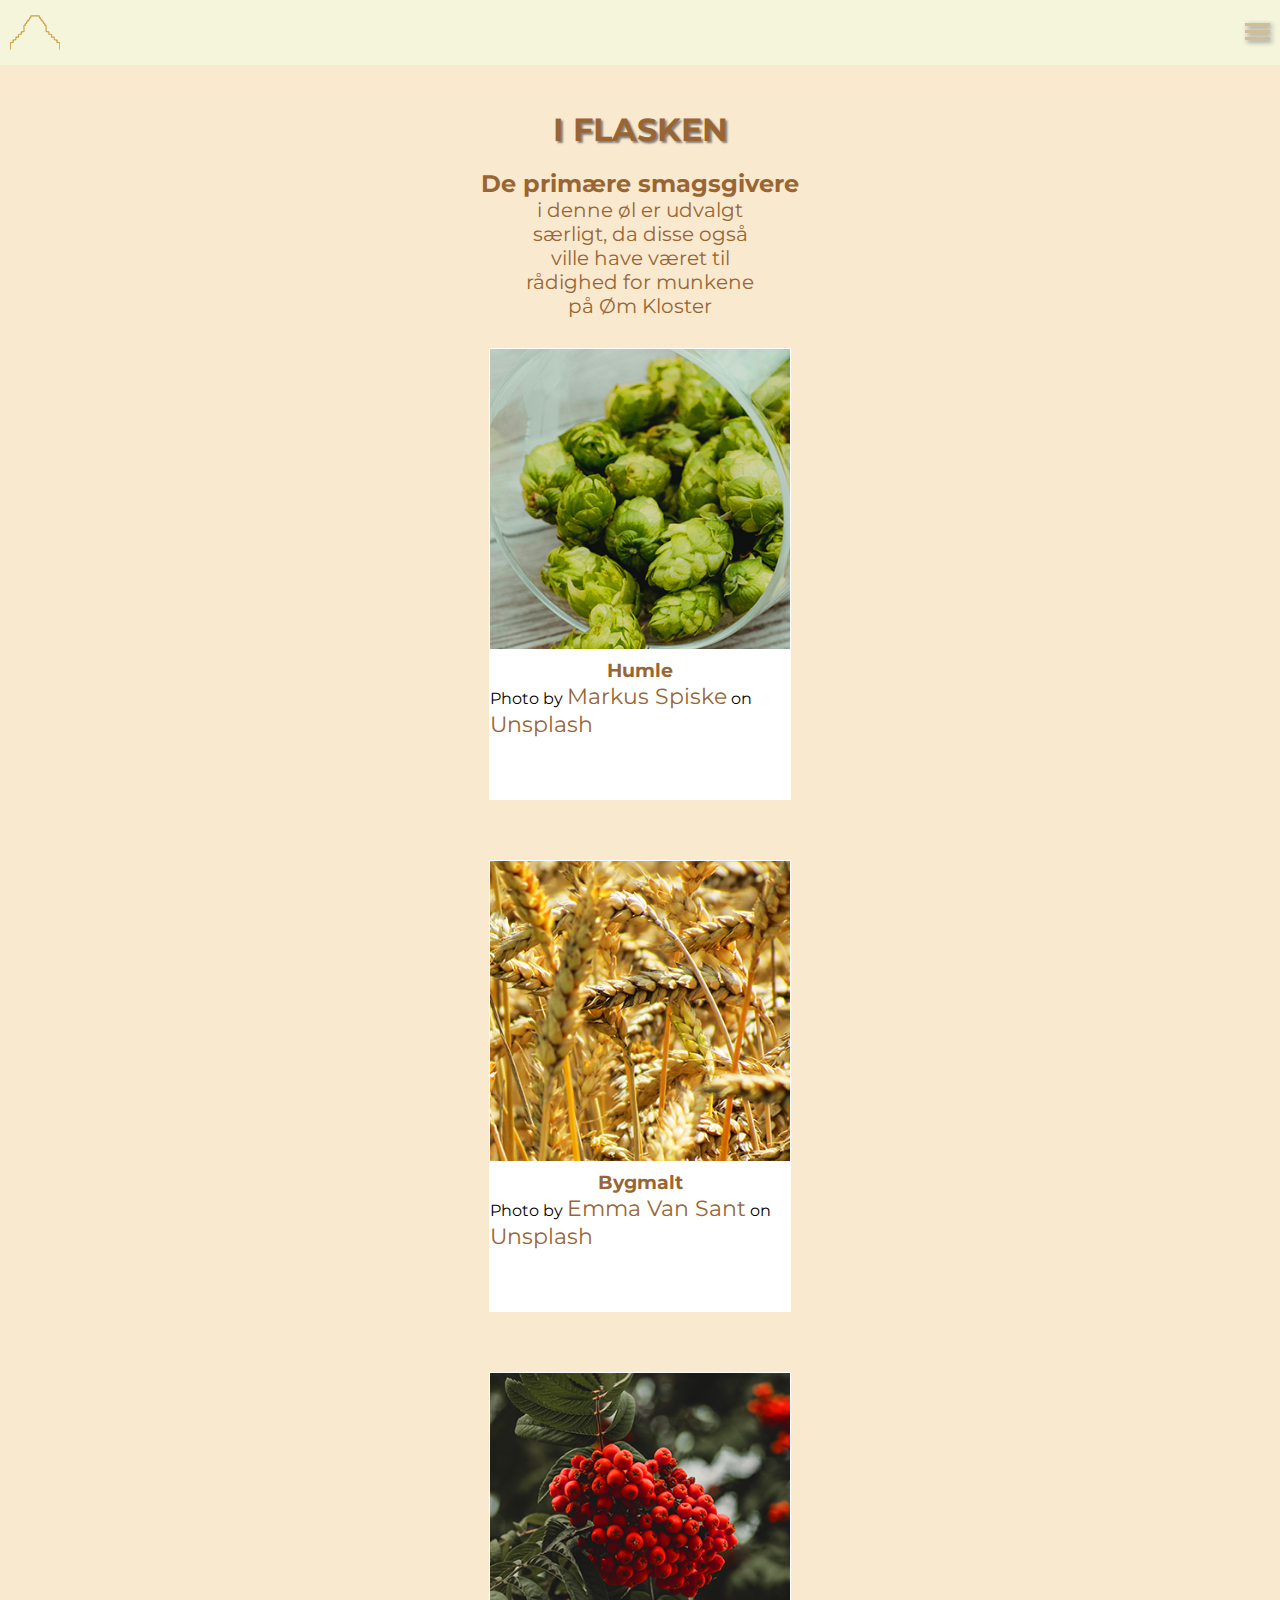
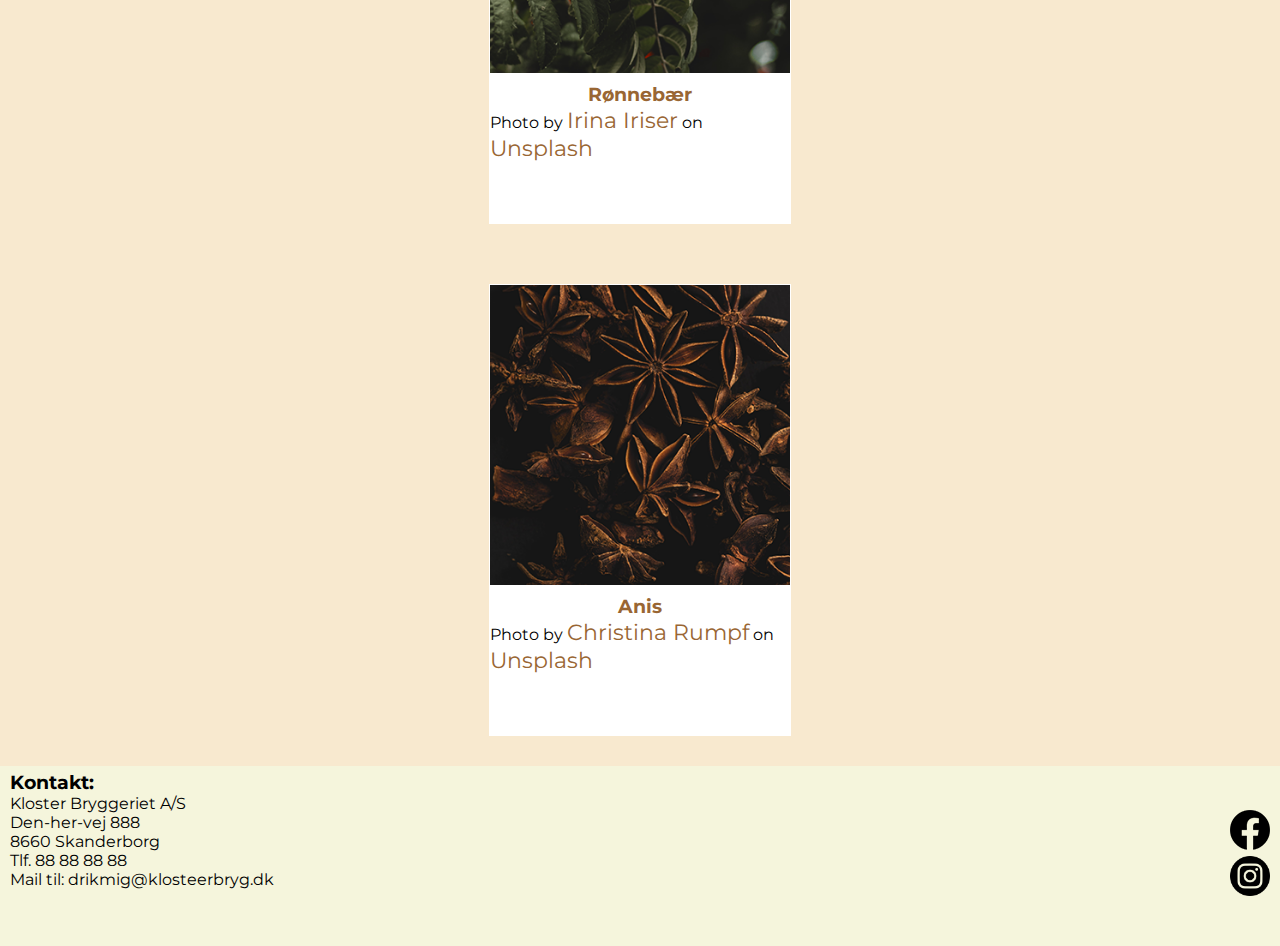
==== pages/i_flasken.html @ 548d5a0e "Day 1 done" ====
<!DOCTYPE html>
<html lang="en">

<head>
    <meta charset="UTF-8">
    <meta name="viewport" content="width=device-width, initial-scale=1.0">
    <link rel="preconnect" href="https://fonts.gstatic.com">
    <link href="https://fonts.googleapis.com/css2?family=Montserrat:wght@300&display=swap" rel="stylesheet">
    <link rel="stylesheet" type="text/css" href="../css/style.css">
    <title>Svendeøl | Kloster Bryggeriet</title>
</head>

<body>
    <header>
        <a href="../index.html" class="logo">
            <img src="../img/klosterlogo_small.png" alt="klosterbryggeri logo">
        </a>
        <div class="nav_icon">
            <div class="bar1"></div>
            <div class="bar2"></div>
            <div class="bar3"></div>
        </div>
        <nav class="page_navigation">
            <ul class="navigation_list">
                <li class="navigation_item"><a href="../index.html">FORSIDE</a></li>
                <li class="navigation_item"><a href="#">I FLASKEN</a></li>
                <li class="navigation_item"><a href="om_navnet.html">OM NAVNET</a></li>
                <li class="navigation_item"><a href="vind.html">VIND</a></li>
                <li class="navigation_item"><a href="om_bryggeriet.html">OM BRYGGERIET</a></li>
            </ul>
        </nav>
    </header>
    <main>
        <h1 class="page_title">I FLASKEN</h1>
        <section class="page_content">
            <h2 class="section_title">De primære smagsgivere</h2>
            <p>i denne øl er udvalgt</br>
                særligt, da disse også</br>
                ville have været til</br>
                rådighed for munkene</br>
                på Øm Kloster</br>
            </p>
            <figure class="ingredient">
                <img src="../img/humle.png" alt="humle">
                <figcaption>
                    <h3 class="ingredient_name">Humle</h3>
                            <span wfd-id="6064">Photo by <a
                            href="https://unsplash.com/@markusspiske?utm_source=unsplash&amp;utm_medium=referral&amp;utm_content=creditCopyText">Markus
                            Spiske</a> on <a
                            href="https://unsplash.com/s/photos/hops?utm_source=unsplash&amp;utm_medium=referral&amp;utm_content=creditCopyText">Unsplash</a></span>
                </figcaption>
            </figure>
            <figure class="ingredient">
                <img src="../img/bygmalt.png" alt="bygmalt">
                <figcaption>
                    <h3 class="ingredient_name">Bygmalt</h3>
                    <span wfd-id="3673">Photo by <a
                            href="https://unsplash.com/@emma?utm_source=unsplash&amp;utm_medium=referral&amp;utm_content=creditCopyText">Emma
                            Van Sant</a> on <a
                            href="https://unsplash.com/s/photos/barley?utm_source=unsplash&amp;utm_medium=referral&amp;utm_content=creditCopyText">Unsplash</a></span>
                </figcaption>
            </figure>
            <figure class="ingredient">
                <img src="../img/rønnebær.png" alt="rønnebær">
                <figcaption>
                    <h3 class="ingredient_name">Rønnebær</h3>
                    <span wfd-id="1347">Photo by <a
                            href="https://unsplash.com/@iriser?utm_source=unsplash&amp;utm_medium=referral&amp;utm_content=creditCopyText">Irina
                            Iriser</a> on <a
                            href="https://unsplash.com/s/photos/rowanberries?utm_source=unsplash&amp;utm_medium=referral&amp;utm_content=creditCopyText">Unsplash</a></span>
                </figcaption>
            </figure>
            <figure class="ingredient">
                <img src="../img/anis.png" alt="anis">
                <figcaption>
                    <h3 class="ingredient_name">Anis</h3>
                    <span wfd-id="2436">Photo by <a
                            href="https://unsplash.com/@punk_rock_vegan?utm_source=unsplash&amp;utm_medium=referral&amp;utm_content=creditCopyText">Christina
                            Rumpf</a> on <a
                            href="https://unsplash.com/s/photos/anise?utm_source=unsplash&amp;utm_medium=referral&amp;utm_content=creditCopyText">Unsplash</a></span>

                </figcaption>
            </figure>
        </section>
    </main>
    <footer>
        <section class="contact_section">
            <h3 class="footer_title">Kontakt:</h3>
            <p>Kloster Bryggeriet A/S<br>
                Den-her-vej 888<br>
                8660 Skanderborg<br>
                Tlf. 88 88 88 88<br>
                Mail til: drikmig@klosteerbryg.dk</br>
            </p>
        </section>
        <section class="so_me_section">
            <a href="#" class="facebook">
                <img src="../img/Circled_Facebook_svg.png" alt="facebook logo">
            </a>
            <a href="#" class="instagram">
                <img src="../img/Circled_Instagram_svg.png" alt="instagram logo">
            </a>
        </section>
    </footer>
    <script src="../js/main.js" async defer></script>
</body>

</html>
---- css/style.css ----
/* CSS Reset */

* {
    margin: 0;
    padding: 0;
    box-sizing: border-box;
}

html {
    font-size: 100%;
    font-family: 'Montserrat', sans-serif;
}

body {
    background-color: #F8E9CF;
}

/* Mobile First Styling */

/*---------- Menu BTN animation ----------*/

.nav_icon {
    display: inline-block;
    cursor: pointer;
    margin: auto 0px;
    position: absolute;
    top: 1.2rem;
    right: 10px;
}

.bar1,
.bar2,
.bar3 {
    width: 25px;
    height: 3px;
    background-color: #D2BD94;
    margin: 4px 0;
    transition: 0.4s;
    box-shadow: 2px 2px 5px grey;
}

/* Rotate first bar */
.open .bar1 {
    transform: rotate(-45deg) translate(-6px, 4px);
}

/* Fade out the second bar */
.open .bar2 {
    opacity: 0;
}

/* Rotate last bar */
.open .bar3 {
    transform: rotate(45deg) translate(-6px, -4px);
}

/*-------------------- HEADER --------------------*/

header {
    background-color: beige;
    height: 65px;
    width: 100%;
    position: fixed;
    top: 0;
    z-index: 1;
}

.logo img {
    padding: 12.5px 10px;
}

.navigation_list {
    list-style: none;
    position: absolute;
    top: 65px;
    width: 100vw;
    background-color: #D2BD94;
    display: none;
    z-index: 2;
}

.navigation_item {
    text-align: left;
    padding: 1.12em 1.25em;
    border: 1px solid beige;
}

a {
    text-decoration: none;
    color: #996633;
    font-size: 1.4em;
}

/*-------------------- MAIN --------------------*/

main {
    padding-top: 10vh;
}

.hero_section {
    display: flex;
    flex-direction: column;
    align-items: center;
    justify-content: center;
}

.page_title {
    font-size: 2em;
    color: #996633;
    padding: 20px 0;
    text-align: center;
    text-shadow: 2px 2px 2px grey;
}

.foreground_image {
    position: absolute;
    top: 20vh;
}

.slogan {
    color: #996633;
    padding: 150px 0px 50px;
    width: 100%;
    text-align: center;
    background-color: #D2BD94;
    text-shadow: 2px 2px 2px grey;
}

/* I Flasken subpage */

.page_content {
    display: flex;
    flex-direction: column;
    align-items: center;
}

.page_content p {
    text-align: center;
    color: #996633;
    font-size: 1.25em;
}

.section_title {
    color: #996633;
}

.ingredient {
    display: flex;
    flex-direction: column;
    align-items: center;
    border: 1px solid white;
    margin: 30px 0;
}

.ingredient img {
    height: 300px;
    width: 300px;
}

.ingredient figcaption {
    background-color: white;
    opacity: 1;
    width: 300px;
    height: 150px;
}

.ingredient_name {
    color: #996633;
    text-align: center;
    margin-top: 10px;
}

/*-------------------- FOOTER --------------------*/

footer {
    background-color: beige;
    display: flex;
    justify-content: space-between;
    height: 20vh;
    width: 100%;
}

.so_me_section {
    display: flex;
    flex-direction: column;
    padding: 10px 10px;
    justify-content: center;
}

.instagram img {
    height: 40px;
    width: 40px;
}

.contact_section {
    align-items: center;
    margin: 5px 0 10px 10px;
}
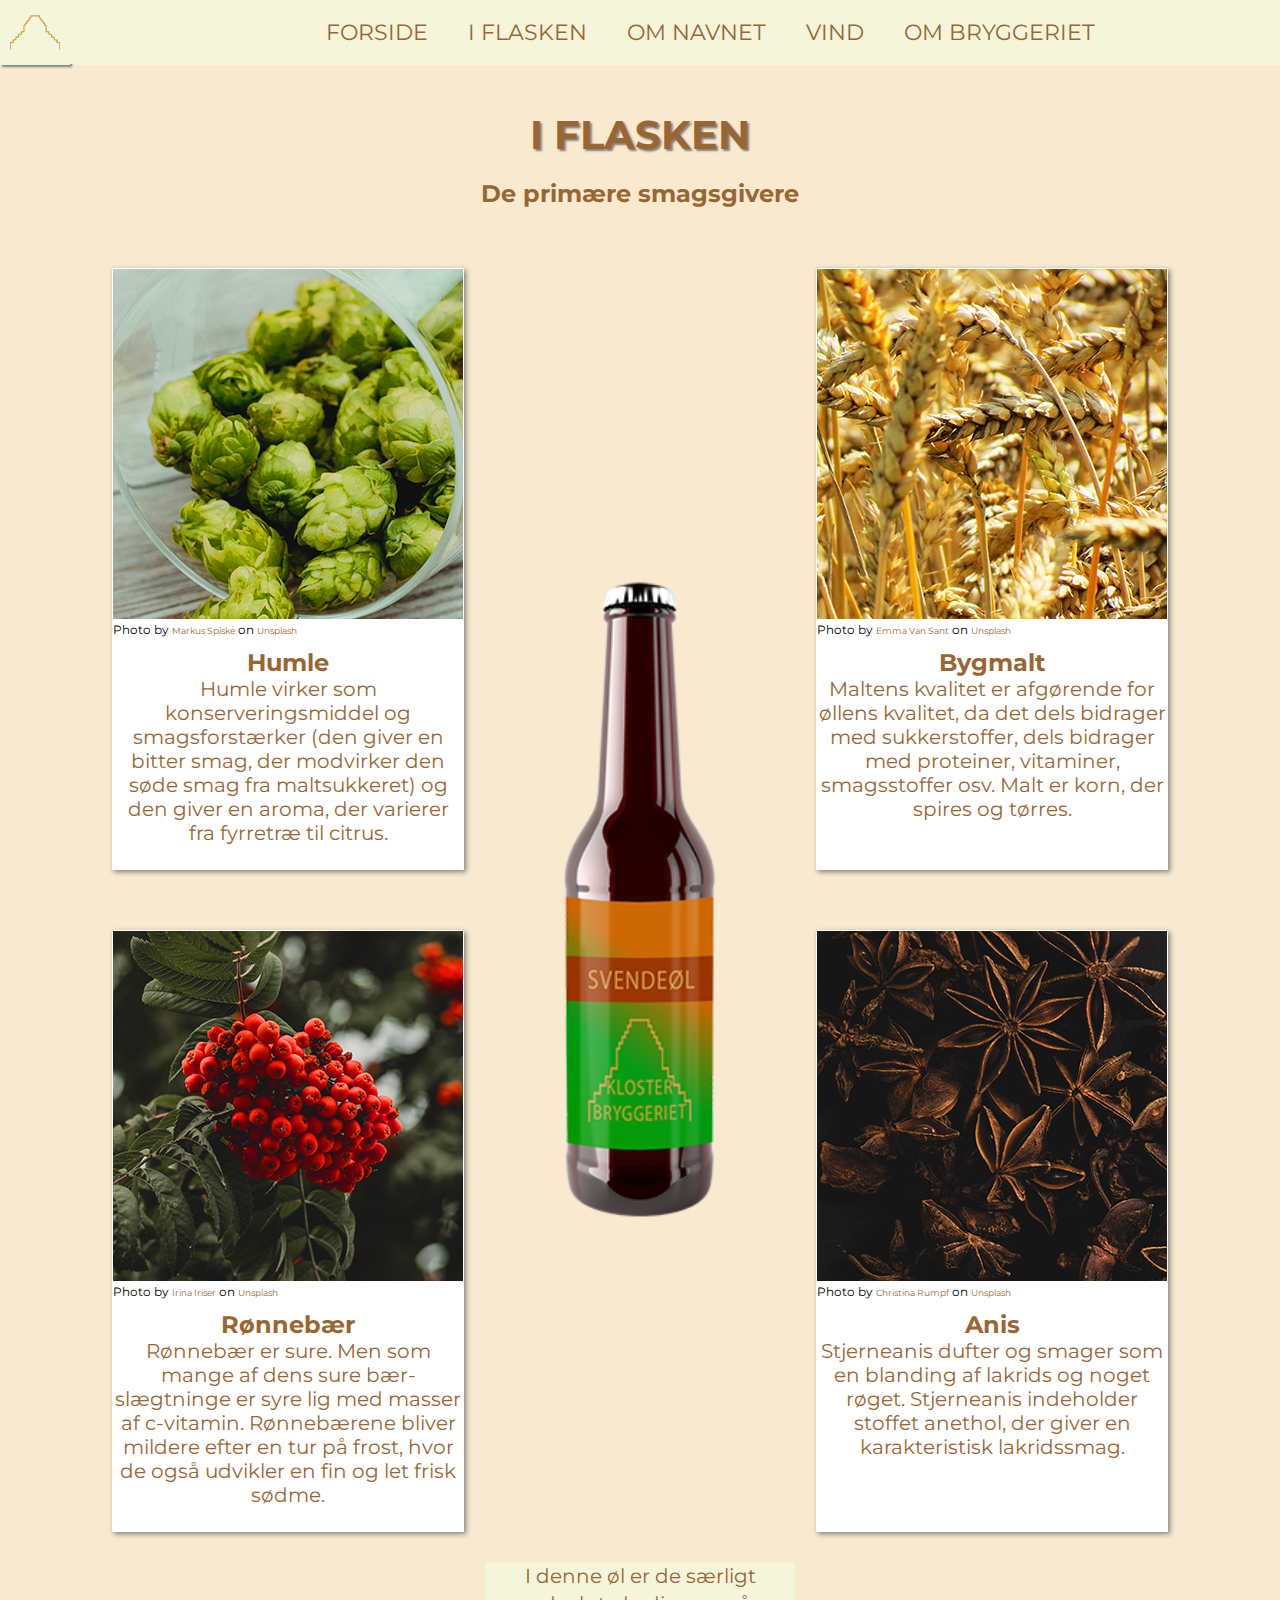
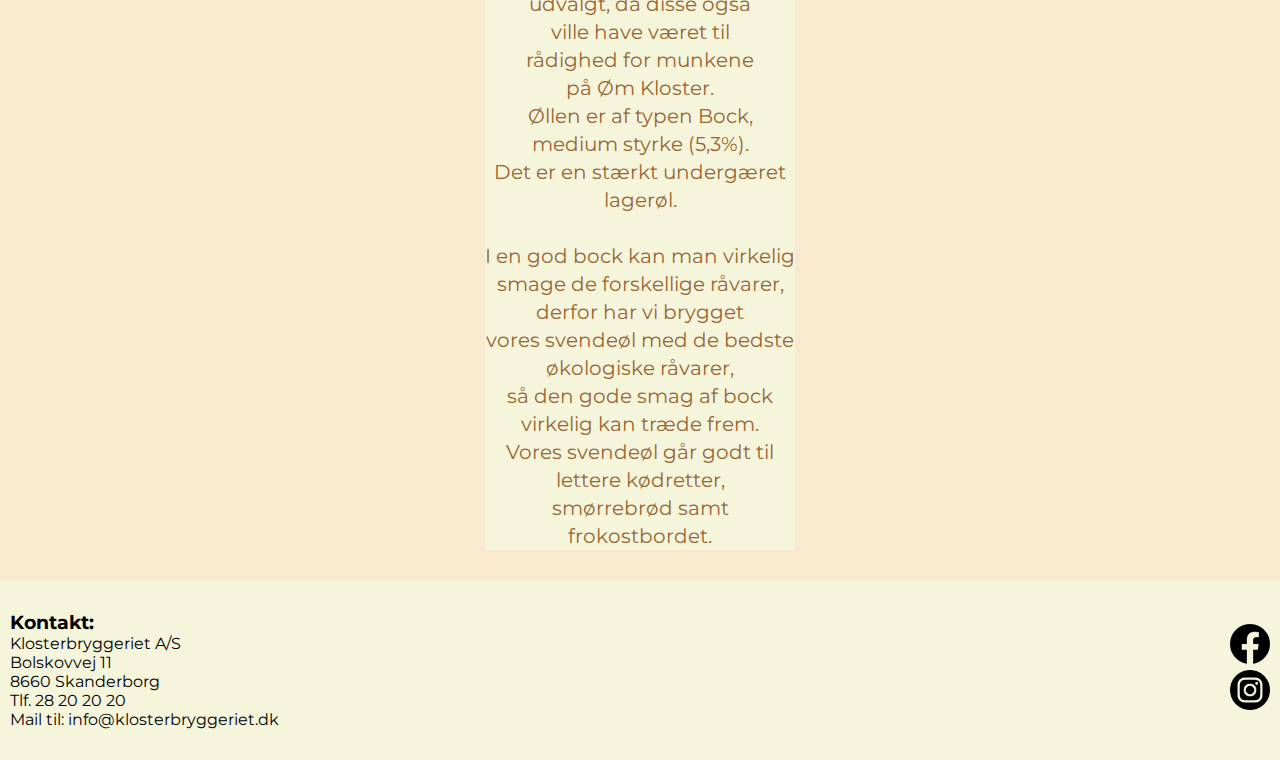
==== commit 3d283821: "Mediaqueries done" ====
--- a/pages/i_flasken.html
+++ b/pages/i_flasken.html
@@ -4,10 +4,11 @@
 <head>
     <meta charset="UTF-8">
     <meta name="viewport" content="width=device-width, initial-scale=1.0">
+    <link rel="shortcut icon" href="../img/klosterlogo_small.png" type="image/x-icon">
     <link rel="preconnect" href="https://fonts.gstatic.com">
     <link href="https://fonts.googleapis.com/css2?family=Montserrat:wght@300&display=swap" rel="stylesheet">
     <link rel="stylesheet" type="text/css" href="../css/style.css">
-    <title>Svendeøl | Kloster Bryggeriet</title>
+    <title>I Flasken</title>
 </head>
 
 <body>
@@ -34,70 +35,104 @@
         <h1 class="page_title">I FLASKEN</h1>
         <section class="page_content">
             <h2 class="section_title">De primære smagsgivere</h2>
-            <p>i denne øl er udvalgt</br>
-                særligt, da disse også</br>
-                ville have været til</br>
-                rådighed for munkene</br>
-                på Øm Kloster</br>
-            </p>
-            <figure class="ingredient">
+            <div class="ingredient_wrapper">
+            <figure class="ingredient ing1">
                 <img src="../img/humle.png" alt="humle">
                 <figcaption>
-                    <h3 class="ingredient_name">Humle</h3>
-                            <span wfd-id="6064">Photo by <a
+                    <span wfd-id="6064">Photo by <a
                             href="https://unsplash.com/@markusspiske?utm_source=unsplash&amp;utm_medium=referral&amp;utm_content=creditCopyText">Markus
                             Spiske</a> on <a
                             href="https://unsplash.com/s/photos/hops?utm_source=unsplash&amp;utm_medium=referral&amp;utm_content=creditCopyText">Unsplash</a></span>
+                    <h3 class="ingredient_name">Humle</h3>
+                    <p class="caption_p">
+                        Humle virker som konserveringsmiddel og smagsforstærker (den giver en bitter smag, der modvirker
+                        den søde smag fra maltsukkeret) og den giver en aroma, der varierer fra fyrretræ til citrus.
+                    </p>
                 </figcaption>
             </figure>
-            <figure class="ingredient">
+            <figure class="ingredient ing2">
                 <img src="../img/bygmalt.png" alt="bygmalt">
                 <figcaption>
-                    <h3 class="ingredient_name">Bygmalt</h3>
                     <span wfd-id="3673">Photo by <a
                             href="https://unsplash.com/@emma?utm_source=unsplash&amp;utm_medium=referral&amp;utm_content=creditCopyText">Emma
                             Van Sant</a> on <a
                             href="https://unsplash.com/s/photos/barley?utm_source=unsplash&amp;utm_medium=referral&amp;utm_content=creditCopyText">Unsplash</a></span>
+                    <h3 class="ingredient_name">Bygmalt</h3>
+                    <p class="caption_p">
+                        Maltens kvalitet er afgørende for øllens kvalitet, da det dels bidrager med sukkerstoffer, dels
+                        bidrager med proteiner, vitaminer, smagsstoffer osv. Malt er korn, der spires og tørres.
+                    </p>
                 </figcaption>
             </figure>
-            <figure class="ingredient">
+            <figure class="ingredient ing3">
                 <img src="../img/rønnebær.png" alt="rønnebær">
                 <figcaption>
-                    <h3 class="ingredient_name">Rønnebær</h3>
                     <span wfd-id="1347">Photo by <a
                             href="https://unsplash.com/@iriser?utm_source=unsplash&amp;utm_medium=referral&amp;utm_content=creditCopyText">Irina
                             Iriser</a> on <a
                             href="https://unsplash.com/s/photos/rowanberries?utm_source=unsplash&amp;utm_medium=referral&amp;utm_content=creditCopyText">Unsplash</a></span>
+                    <h3 class="ingredient_name">Rønnebær</h3>
+                    <p class="caption_p">
+                        Rønnebær er sure. Men som mange af dens sure bær-slægtninge er syre lig med masser af
+                        c-vitamin. Rønnebærene bliver mildere efter en tur på frost, hvor de også udvikler en fin og let
+                        frisk sødme.
+                    </p>
                 </figcaption>
             </figure>
-            <figure class="ingredient">
+            <figure class="ingredient ing4">
                 <img src="../img/anis.png" alt="anis">
                 <figcaption>
-                    <h3 class="ingredient_name">Anis</h3>
                     <span wfd-id="2436">Photo by <a
                             href="https://unsplash.com/@punk_rock_vegan?utm_source=unsplash&amp;utm_medium=referral&amp;utm_content=creditCopyText">Christina
                             Rumpf</a> on <a
                             href="https://unsplash.com/s/photos/anise?utm_source=unsplash&amp;utm_medium=referral&amp;utm_content=creditCopyText">Unsplash</a></span>
-
+                    <h3 class="ingredient_name">Anis</h3>
+                    <p class="caption_p">
+                        Stjerneanis dufter og smager som en blanding af lakrids og noget røget.
+                        Stjerneanis indeholder stoffet anethol, der giver en karakteristisk lakridssmag.
+                    </p>
                 </figcaption>
             </figure>
+            <img class="bottle" src="../img/hero_original.png" alt="svendeøl">
+        </div>
+        <p class="section_text ing_text">I denne øl er de særligt</br>
+            udvalgt, da disse også</br>
+            ville have været til</br>
+            rådighed for munkene</br>
+            på Øm Kloster.</br>
+            Øllen er af typen Bock,</br>
+            medium styrke (5,3%).</br>
+            Det er en stærkt undergæret</br>
+            lagerøl.</br></br>            
+            I en god bock kan man virkelig</br>
+            smage de forskellige råvarer,</br>
+            derfor har vi brygget</br>
+            vores svendeøl med de bedste</br>
+            økologiske råvarer,</br>
+            så den gode smag af bock</br>
+            virkelig kan træde frem.</br>
+            Vores svendeøl går godt til</br>
+            lettere kødretter,</br>
+            smørrebrød samt</br>
+            frokostbordet.</br>
+        </p>
         </section>
     </main>
     <footer>
         <section class="contact_section">
             <h3 class="footer_title">Kontakt:</h3>
-            <p>Kloster Bryggeriet A/S<br>
-                Den-her-vej 888<br>
+            <p>Klosterbryggeriet A/S<br>
+                Bolskovvej 11<br>
                 8660 Skanderborg<br>
-                Tlf. 88 88 88 88<br>
-                Mail til: drikmig@klosteerbryg.dk</br>
+                Tlf. 28 20 20 20<br>
+                Mail til: info@klosterbryggeriet.dk</br>
             </p>
         </section>
         <section class="so_me_section">
-            <a href="#" class="facebook">
+            <a href="https://www.facebook.com/Klosterbryggeriet-173353999345110/" target="_blank" class="facebook">
                 <img src="../img/Circled_Facebook_svg.png" alt="facebook logo">
             </a>
-            <a href="#" class="instagram">
+            <a href="https://www.instagram.com/klosterbryggeriet/" target="_blank" class="instagram">
                 <img src="../img/Circled_Instagram_svg.png" alt="instagram logo">
             </a>
         </section>
--- a/css/style.css
+++ b/css/style.css
@@ -112,6 +112,11 @@
     text-shadow: 2px 2px 2px grey;
 }
 
+.section_title {
+    color: #996633;
+    padding: 0 0 30px 0;
+}
+
 .foreground_image {
     position: absolute;
     top: 20vh;
@@ -119,7 +124,7 @@
 
 .slogan {
     color: #996633;
-    padding: 150px 0px 50px;
+    padding: 200px 0px 50px;
     width: 100%;
     text-align: center;
     background-color: #D2BD94;
@@ -134,14 +139,12 @@
     align-items: center;
 }
 
-.page_content p {
+.section_text {
     text-align: center;
     color: #996633;
+    background-color: beige;
     font-size: 1.25em;
-}
-
-.section_title {
-    color: #996633;
+    line-height: 24px;
 }
 
 .ingredient {
@@ -149,6 +152,7 @@
     flex-direction: column;
     align-items: center;
     border: 1px solid white;
+    box-shadow: 2px 2px 5px grey;
     margin: 30px 0;
 }
 
@@ -161,13 +165,98 @@
     background-color: white;
     opacity: 1;
     width: 300px;
-    height: 150px;
+    height: 200px;
 }
 
 .ingredient_name {
     color: #996633;
     text-align: center;
     margin-top: 10px;
+}
+
+.ingredient_wrapper {
+    display: flex;
+    max-width: 100%;
+    flex-wrap: wrap;
+    justify-content: space-evenly;
+}
+
+.ing_text {
+    margin-bottom: 30px;
+}
+
+.caption_p {
+    color: #996633;
+    text-align: center;
+}
+
+span {
+    font-size: 0.75em;
+}
+
+span a {
+    font-size: 0.75em;
+}
+
+/* Om navnet subpage */
+
+.label_figure {
+    display: flex;
+    flex-direction: column;
+    align-items: center;
+}
+
+.beer_label {
+    width: 300px;
+    height: 450px;
+    border-radius: 10%;
+    border: 1px solid white;
+    box-shadow: 2px 2px 5px grey;
+    margin-top: 30px;
+}
+
+.label_caption {
+    margin: 30px 0;
+    padding: 20px 10px;
+    background-color: beige;
+}
+
+/* Vind subpage */
+
+.beer_bottles {
+    width: 375px;
+    height: 250px;
+    border: 1px solid white;
+}
+
+.competition_caption {
+    background-color: beige;
+}
+
+.competition_caption p {
+    margin: 30px 0;
+    font-size: 1.25em;
+}
+
+/* Om Bryggeriet subpage */
+
+.mossoe {
+    height: 250px;
+    width: 375px;
+    border: 1px solid white;
+}
+
+.brewery_caption {
+    background-color: beige;
+}
+
+.brewery_caption p {
+    margin: 30px 0;
+    font-size: 1.25em;
+}
+
+.bottle {
+    display: none;
 }
 
 /*-------------------- FOOTER --------------------*/
@@ -178,6 +267,7 @@
     justify-content: space-between;
     height: 20vh;
     width: 100%;
+    bottom: 0;
 }
 
 .so_me_section {
@@ -194,5 +284,185 @@
 
 .contact_section {
     align-items: center;
-    margin: 5px 0 10px 10px;
-}
+    margin: auto 10px;
+}
+
+
+/* Tablet styling */
+
+@media only screen and (min-width: 768px) {
+
+    .page_title {
+        font-size: 2.5em;
+    }
+
+    .slogan {
+        font-size: 2em;
+    }
+
+    .foreground_image {
+        position: absolute;
+        top: 19vh;
+        width: 200px;
+        height: 550px;
+    }
+
+    .background_image {
+        width: 480px;
+        height: 359px;
+        padding-top: 30px;
+    }
+
+    .section_text {
+        font-size: 1.25em;
+        line-height: 28px;
+    }
+
+
+    .ingredient img {
+        height: 350px;
+        width: 350px;
+    }
+
+    .ingredient figcaption {
+        background-color: white;
+        opacity: 1;
+        width: 350px;
+        height: 250px;
+    }
+
+    .ingredient_name {
+        font-size: 1.5em;
+    }
+
+    .caption_p {
+        font-size: 1.25em;
+    }
+
+    .beer_bottles {
+        height: 333px;
+        width: 500px;
+    }
+
+    .mossoe {
+        height: 333px;
+        width: 500px;
+    }
+
+    .bottle {
+        display: none;
+    }
+}
+
+/* PC styling */
+
+@media only screen and (min-width: 1075px) {
+
+    .beer_bottles {
+        height: 500px;
+        width: 750px;
+    }
+
+    .mossoe {
+        height: 500px;
+        width: 750px;
+    }
+
+    .page_title {
+        font-size: 2.5em;
+    }
+
+    .slogan {
+        font-size: 2em;
+        padding: 240px 0 50px;
+    }
+
+    .foreground_image {
+        position: absolute;
+        top: 20vh;
+        width: 250px;
+        height: 680px;
+    }
+
+    .background_image {
+        width: 580px;
+        height: 460px;
+        padding-top: 30px;
+    }
+
+    header {
+        display: flex;
+    }
+
+    .nav_icon {
+        display: none;
+    }
+
+    .navigation_list {
+        display: flex;
+        justify-content: center;
+        position: static;
+        background-color: beige;
+    }
+
+    .navigation_item {
+        border: none;
+    }
+
+
+    .navigation_item :hover {
+        text-shadow: 2px 2px 2px grey;
+    }
+
+    .logo :hover {
+        box-shadow: 2px 2px 2px grey;
+    }
+
+    .ingredient_wrapper {
+        display: grid;
+        grid-template-columns: 1fr 1fr 1fr;
+        grid-template-rows: 1fr 1fr;
+        gap: 0px 0px;
+        grid-template-areas:
+            "ing1 bottle ing2"
+            "ing3 bottle ing4";
+    }
+
+    .bottle {
+        display: block;
+        margin: auto;
+        height: 650px;
+    }
+
+    .bottle {
+        grid-area: bottle;
+    }
+
+    .ing2 {
+        grid-area: ing2;
+    }
+
+    .ing4 {
+        grid-area: ing4;
+    }
+
+    .ing1 {
+        grid-area: ing1;
+    }
+
+    .ing3 {
+        grid-area: ing3;
+    }
+
+    .label_figure {
+        flex-direction: row;
+        justify-content: center;
+    }
+
+    .beer_label {
+        height: 550px;
+        width: 400px;
+        margin: auto;
+    }
+
+}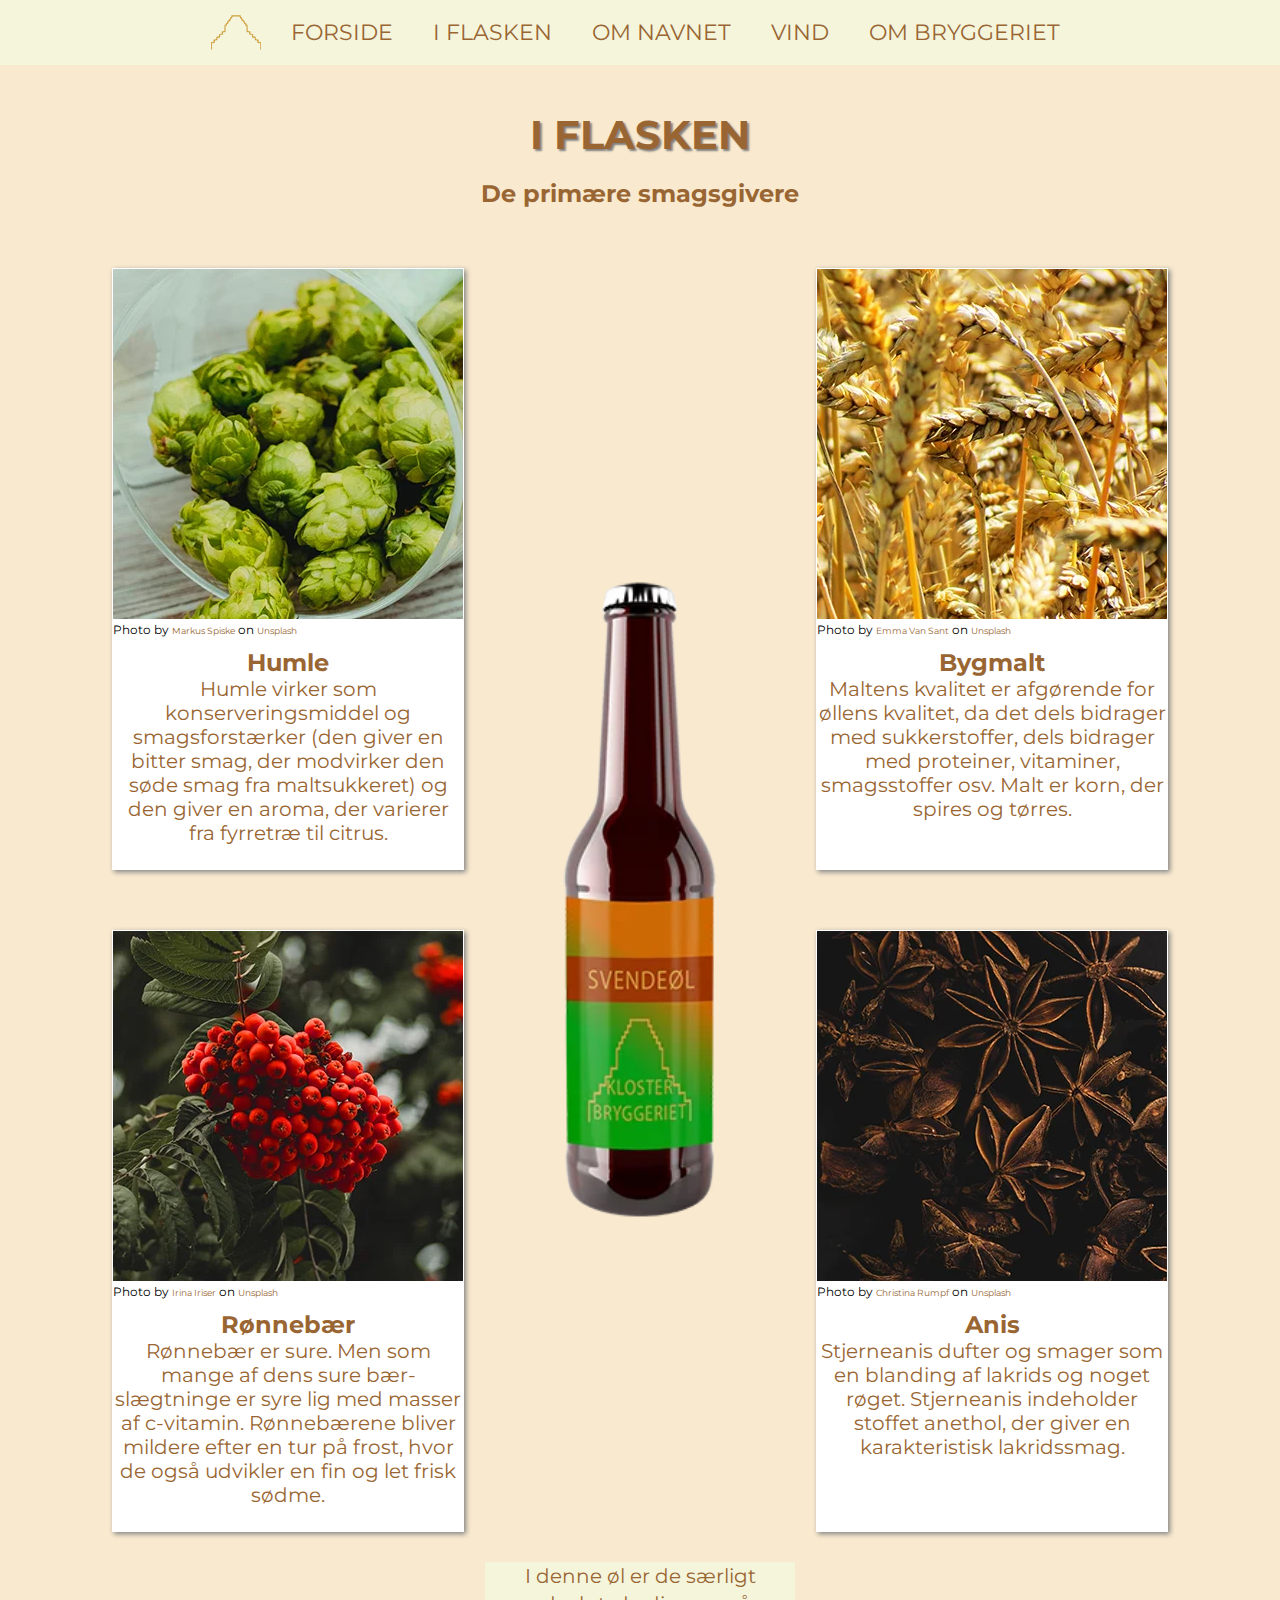
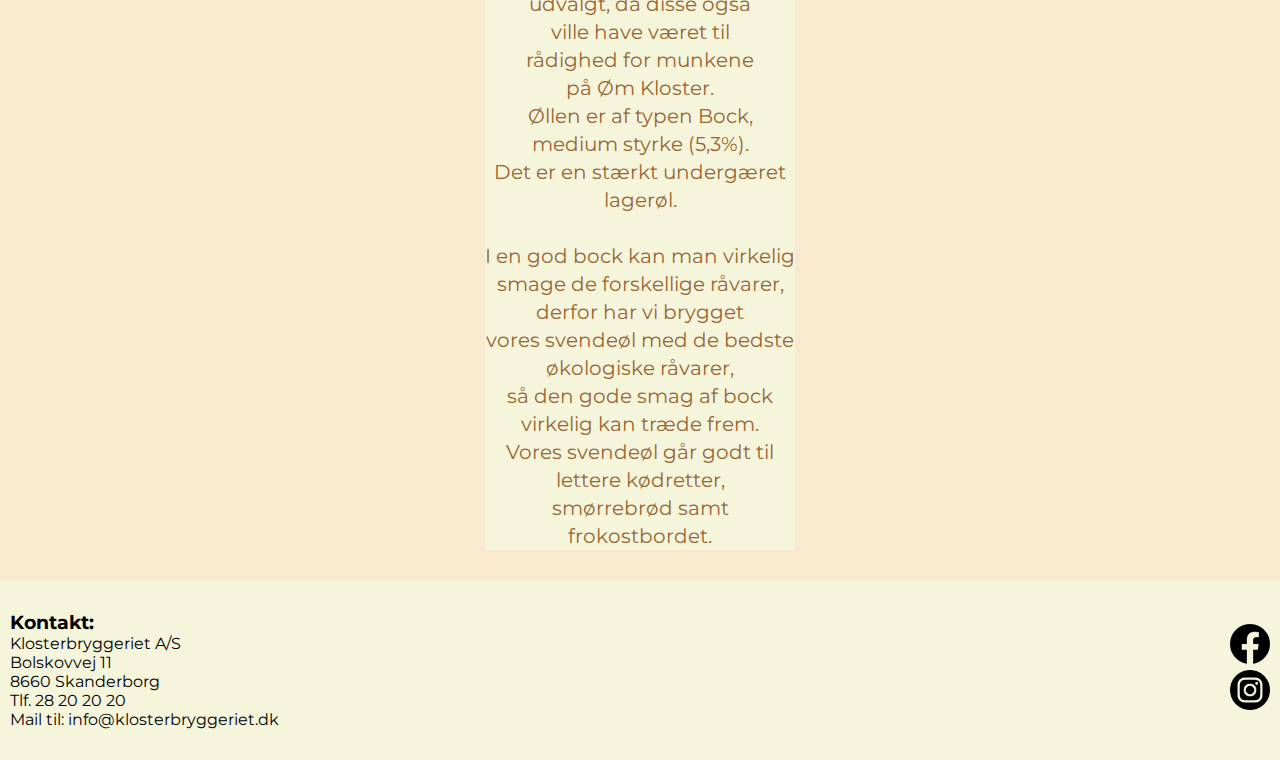
==== commit 583ce824: "Optimization" ====
--- a/pages/i_flasken.html
+++ b/pages/i_flasken.html
@@ -37,7 +37,7 @@
             <h2 class="section_title">De primære smagsgivere</h2>
             <div class="ingredient_wrapper">
             <figure class="ingredient ing1">
-                <img src="../img/humle.png" alt="humle">
+                <img src="../img/humle.webp" alt="humle">
                 <figcaption>
                     <span wfd-id="6064">Photo by <a
                             href="https://unsplash.com/@markusspiske?utm_source=unsplash&amp;utm_medium=referral&amp;utm_content=creditCopyText">Markus
@@ -51,7 +51,7 @@
                 </figcaption>
             </figure>
             <figure class="ingredient ing2">
-                <img src="../img/bygmalt.png" alt="bygmalt">
+                <img src="../img/bygmalt.webp" alt="bygmalt">
                 <figcaption>
                     <span wfd-id="3673">Photo by <a
                             href="https://unsplash.com/@emma?utm_source=unsplash&amp;utm_medium=referral&amp;utm_content=creditCopyText">Emma
@@ -65,7 +65,7 @@
                 </figcaption>
             </figure>
             <figure class="ingredient ing3">
-                <img src="../img/rønnebær.png" alt="rønnebær">
+                <img src="../img/rønnebær.webp" alt="rønnebær">
                 <figcaption>
                     <span wfd-id="1347">Photo by <a
                             href="https://unsplash.com/@iriser?utm_source=unsplash&amp;utm_medium=referral&amp;utm_content=creditCopyText">Irina
@@ -80,7 +80,7 @@
                 </figcaption>
             </figure>
             <figure class="ingredient ing4">
-                <img src="../img/anis.png" alt="anis">
+                <img src="../img/anis.webp" alt="anis">
                 <figcaption>
                     <span wfd-id="2436">Photo by <a
                             href="https://unsplash.com/@punk_rock_vegan?utm_source=unsplash&amp;utm_medium=referral&amp;utm_content=creditCopyText">Christina
@@ -93,7 +93,7 @@
                     </p>
                 </figcaption>
             </figure>
-            <img class="bottle" src="../img/hero_original.png" alt="svendeøl">
+            <img class="bottle" src="../img/hero_original.webp" alt="svendeøl">
         </div>
         <p class="section_text ing_text">I denne øl er de særligt</br>
             udvalgt, da disse også</br>
--- a/css/style.css
+++ b/css/style.css
@@ -73,7 +73,7 @@
     list-style: none;
     position: absolute;
     top: 65px;
-    width: 100vw;
+    width: 100%;
     background-color: #D2BD94;
     display: none;
     z-index: 2;
@@ -392,6 +392,7 @@
 
     header {
         display: flex;
+        justify-content: center;
     }
 
     .nav_icon {
@@ -400,7 +401,6 @@
 
     .navigation_list {
         display: flex;
-        justify-content: center;
         position: static;
         background-color: beige;
     }
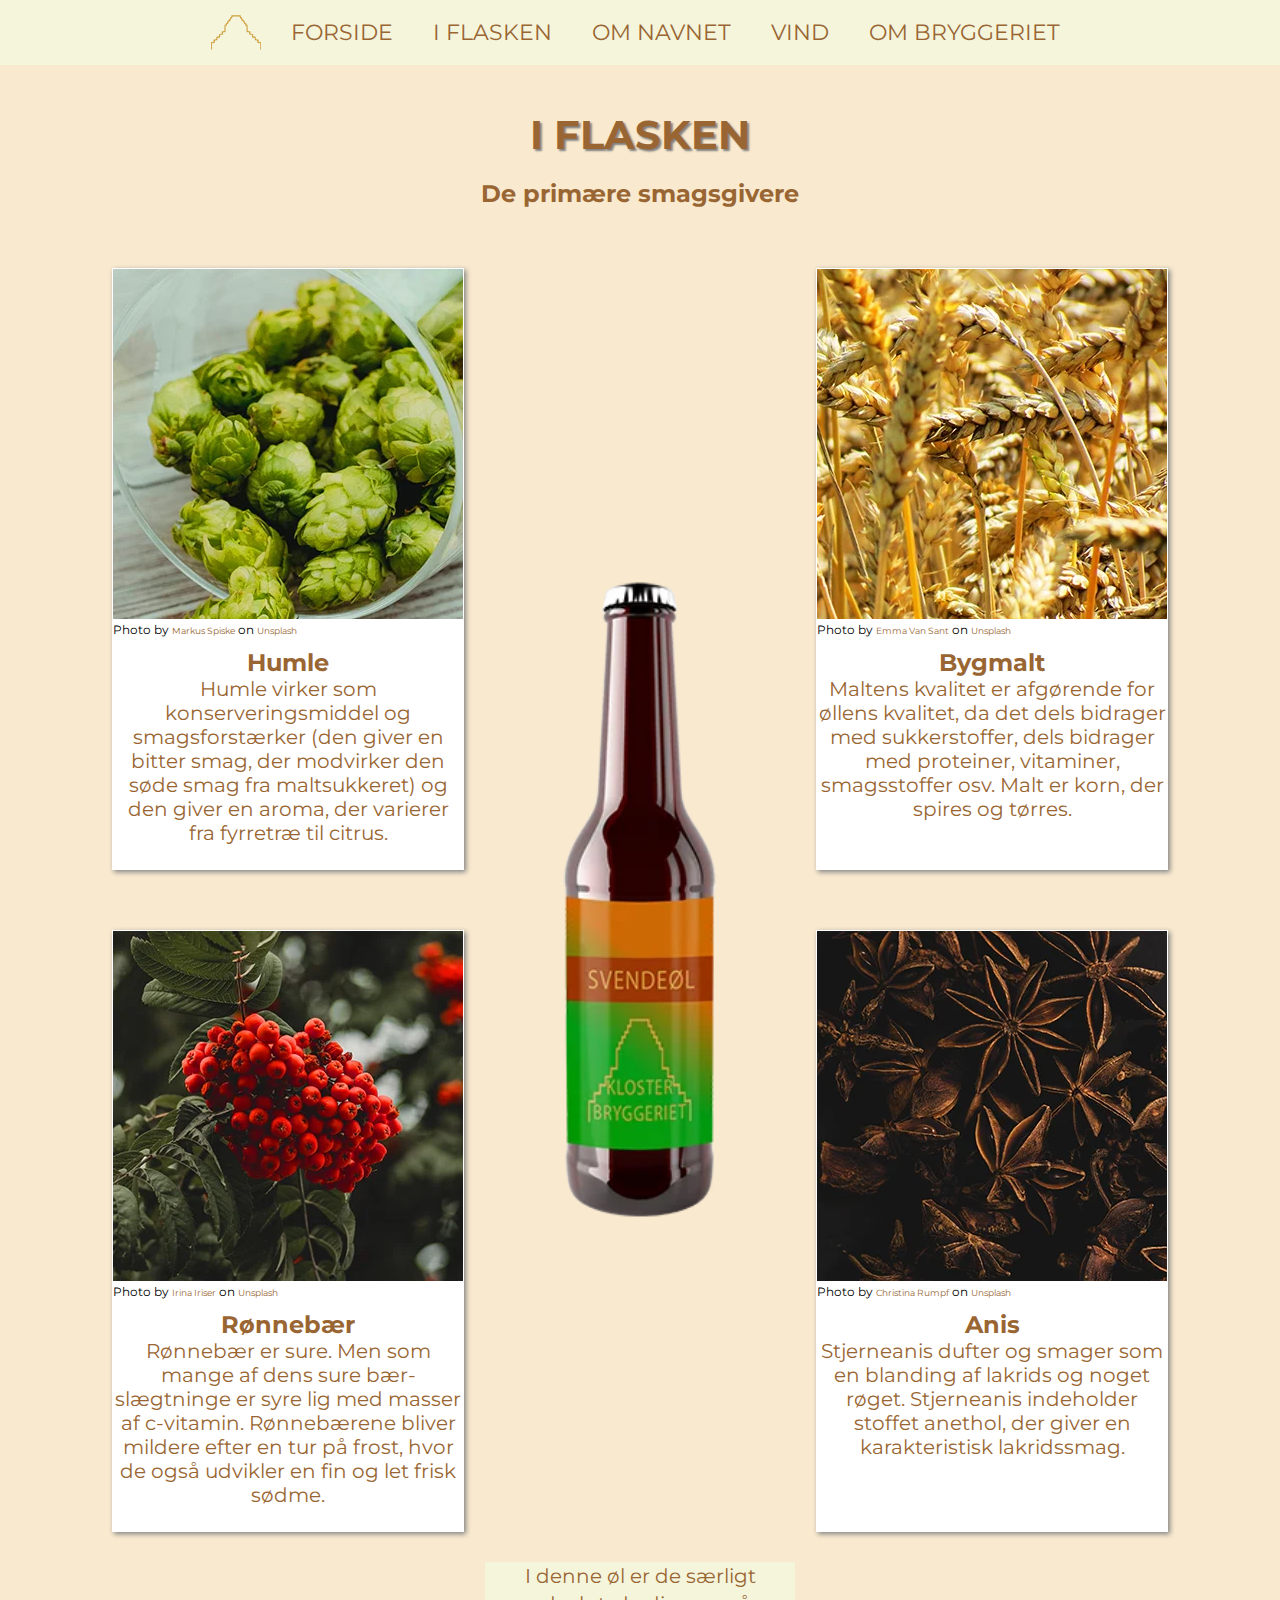
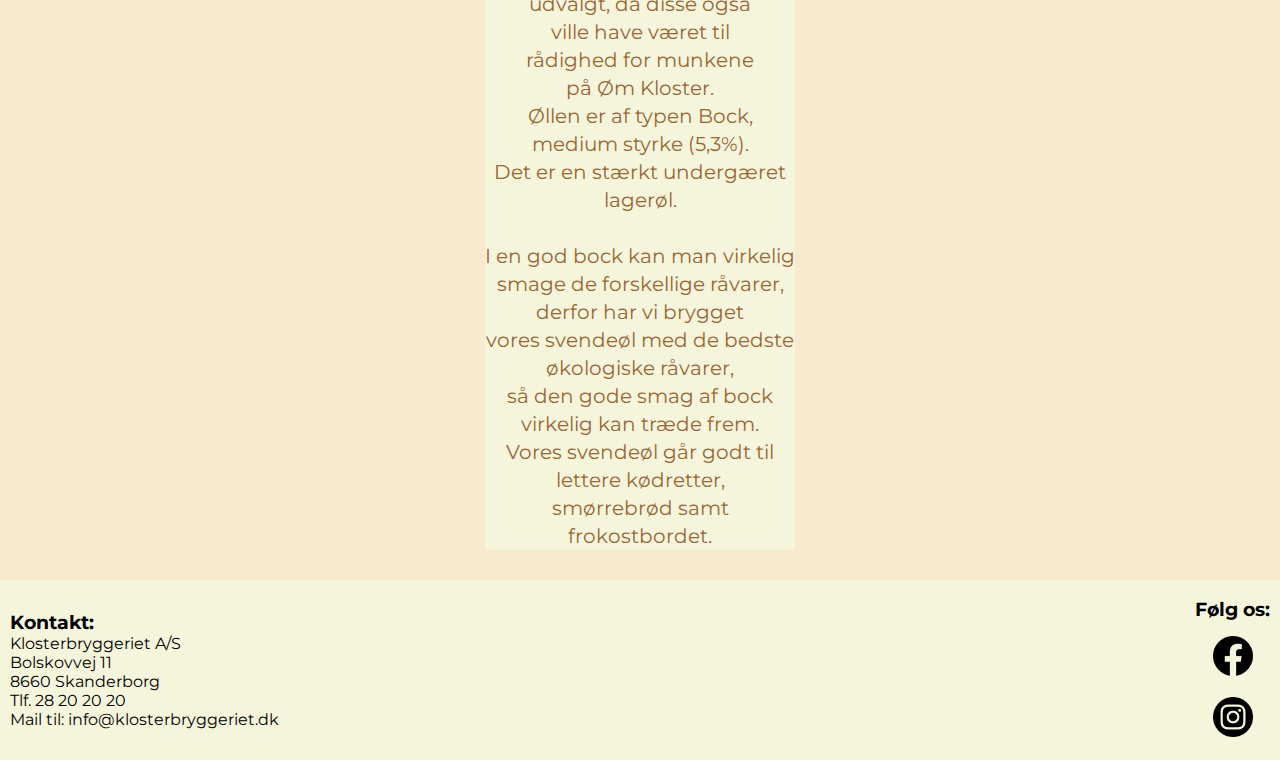
==== commit 954106c9: "Footer fix validation" ====
--- a/pages/i_flasken.html
+++ b/pages/i_flasken.html
@@ -125,10 +125,11 @@
                 Bolskovvej 11<br>
                 8660 Skanderborg<br>
                 Tlf. 28 20 20 20<br>
-                Mail til: info@klosterbryggeriet.dk</br>
+                Mail til: info@klosterbryggeriet.dk
             </p>
         </section>
         <section class="so_me_section">
+            <h3 class="social_title">Følg os:</h3>
             <a href="https://www.facebook.com/Klosterbryggeriet-173353999345110/" target="_blank" class="facebook">
                 <img src="../img/Circled_Facebook_svg.png" alt="facebook logo">
             </a>
--- a/css/style.css
+++ b/css/style.css
@@ -274,7 +274,8 @@
     display: flex;
     flex-direction: column;
     padding: 10px 10px;
-    justify-content: center;
+    align-items: center;
+    justify-content: space-around;
 }
 
 .instagram img {
@@ -286,7 +287,6 @@
     align-items: center;
     margin: auto 10px;
 }
-
 
 /* Tablet styling */
 
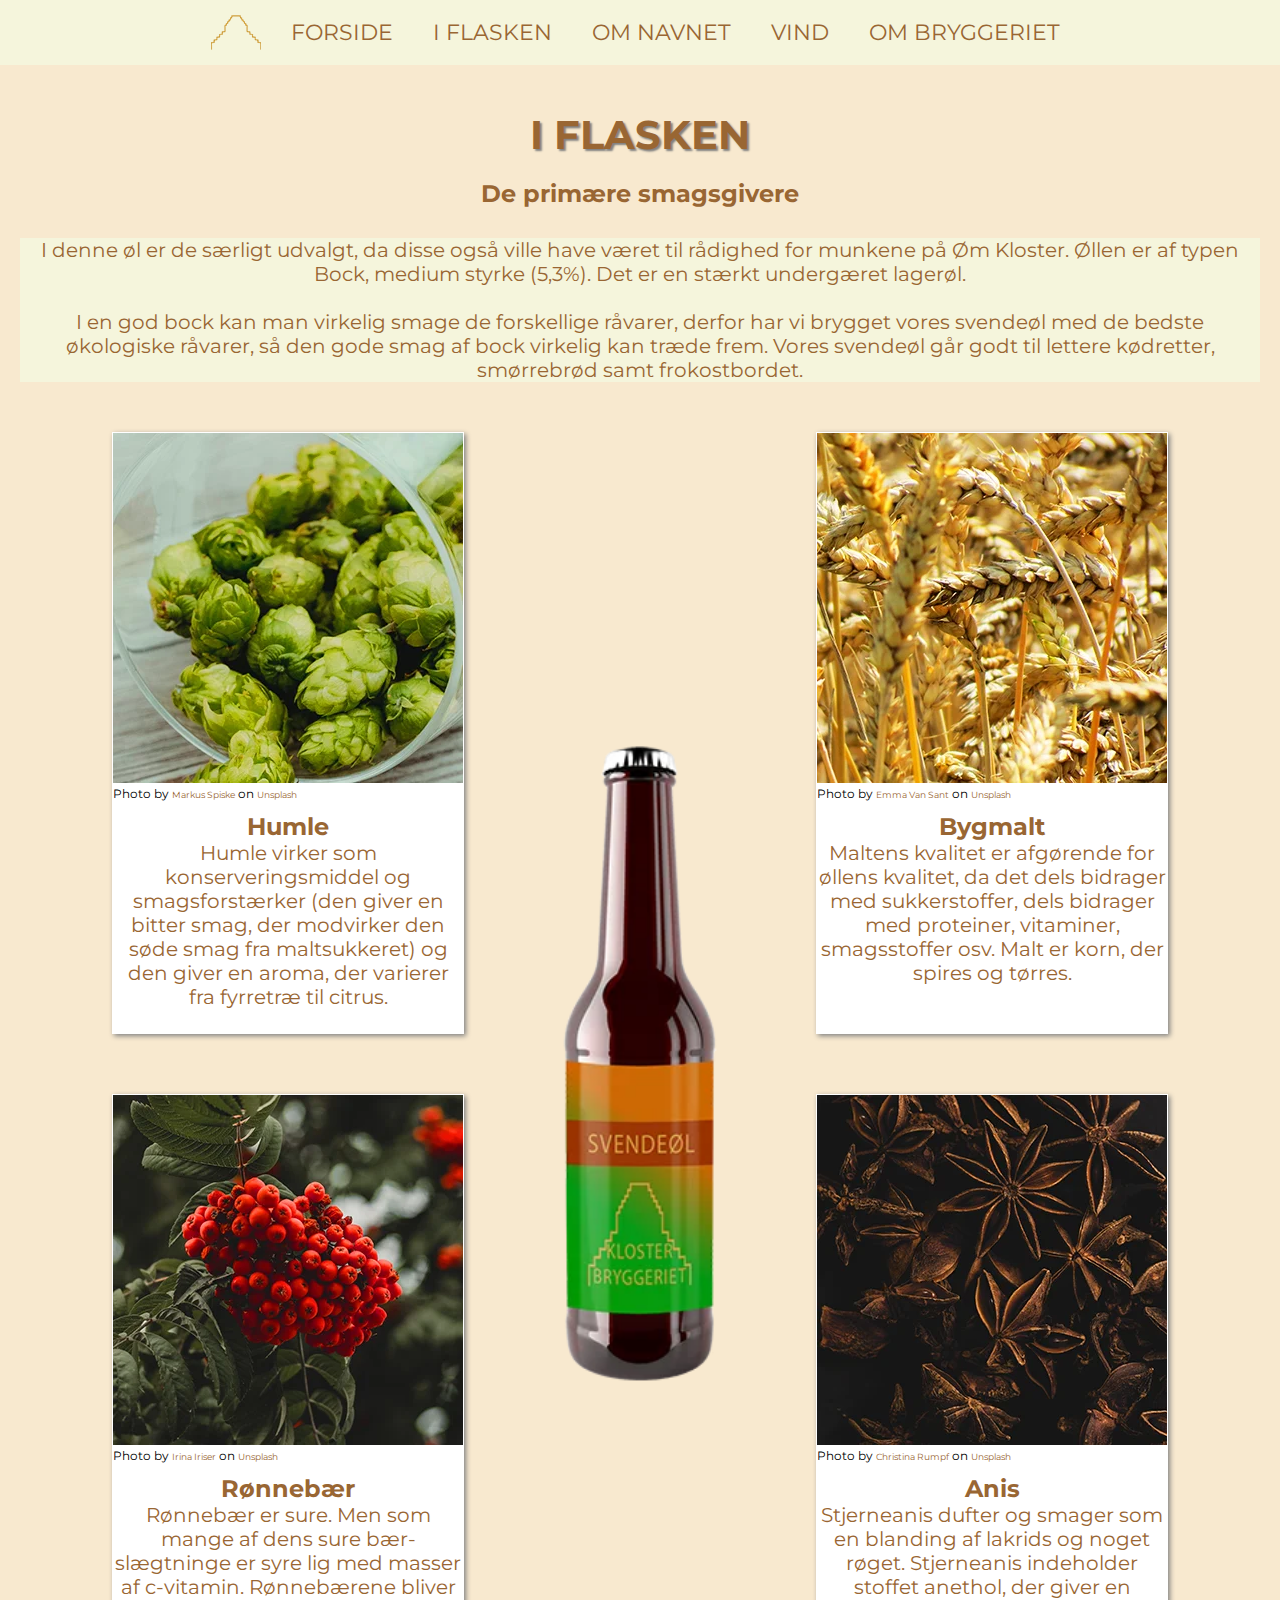
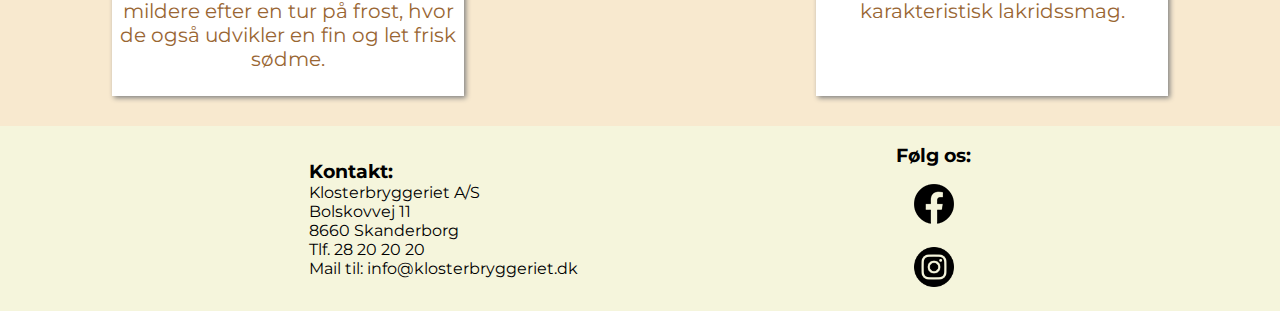
==== commit d656ebf8: "Final formatting" ====
--- a/pages/i_flasken.html
+++ b/pages/i_flasken.html
@@ -4,6 +4,7 @@
 <head>
     <meta charset="UTF-8">
     <meta name="viewport" content="width=device-width, initial-scale=1.0">
+    <meta name="description" content="Smage i øllen">
     <link rel="shortcut icon" href="../img/klosterlogo_small.png" type="image/x-icon">
     <link rel="preconnect" href="https://fonts.gstatic.com">
     <link href="https://fonts.googleapis.com/css2?family=Montserrat:wght@300&display=swap" rel="stylesheet">
@@ -35,6 +36,29 @@
         <h1 class="page_title">I FLASKEN</h1>
         <section class="page_content">
             <h2 class="section_title">De primære smagsgivere</h2>
+            <p class="section_text ing_text">
+                I denne øl er de særligt
+                udvalgt, da disse også
+                ville have været til
+                rådighed for munkene
+                på Øm Kloster.
+                Øllen er af typen Bock,
+                medium styrke (5,3%).
+                Det er en stærkt undergæret
+                lagerøl.</br></br>            
+    
+                I en god bock kan man virkelig
+                smage de forskellige råvarer,
+                derfor har vi brygget
+                vores svendeøl med de bedste
+                økologiske råvarer,
+                så den gode smag af bock
+                virkelig kan træde frem.
+                Vores svendeøl går godt til
+                lettere kødretter,
+                smørrebrød samt
+                frokostbordet.
+            </p>
             <div class="ingredient_wrapper">
             <figure class="ingredient ing1">
                 <img src="../img/humle.webp" alt="humle">
@@ -95,27 +119,6 @@
             </figure>
             <img class="bottle" src="../img/hero_original.webp" alt="svendeøl">
         </div>
-        <p class="section_text ing_text">I denne øl er de særligt</br>
-            udvalgt, da disse også</br>
-            ville have været til</br>
-            rådighed for munkene</br>
-            på Øm Kloster.</br>
-            Øllen er af typen Bock,</br>
-            medium styrke (5,3%).</br>
-            Det er en stærkt undergæret</br>
-            lagerøl.</br></br>            
-            I en god bock kan man virkelig</br>
-            smage de forskellige råvarer,</br>
-            derfor har vi brygget</br>
-            vores svendeøl med de bedste</br>
-            økologiske råvarer,</br>
-            så den gode smag af bock</br>
-            virkelig kan træde frem.</br>
-            Vores svendeøl går godt til</br>
-            lettere kødretter,</br>
-            smørrebrød samt</br>
-            frokostbordet.</br>
-        </p>
         </section>
     </main>
     <footer>
--- a/css/style.css
+++ b/css/style.css
@@ -137,6 +137,7 @@
     display: flex;
     flex-direction: column;
     align-items: center;
+
 }
 
 .section_text {
@@ -145,6 +146,7 @@
     background-color: beige;
     font-size: 1.25em;
     line-height: 24px;
+    margin: 0 20px 20px;
 }
 
 .ingredient {
@@ -179,10 +181,6 @@
     max-width: 100%;
     flex-wrap: wrap;
     justify-content: space-evenly;
-}
-
-.ing_text {
-    margin-bottom: 30px;
 }
 
 .caption_p {
@@ -246,12 +244,20 @@
     border: 1px solid white;
 }
 
+.brewery_figure {
+    display: flex;
+    flex-direction: column;
+    align-items: center;
+    max-width: 750px;
+    margin-bottom: 30px;
+}
+
 .brewery_caption {
     background-color: beige;
 }
 
 .brewery_caption p {
-    margin: 30px 0;
+    margin: 30px 20px;
     font-size: 1.25em;
 }
 
@@ -264,8 +270,8 @@
 footer {
     background-color: beige;
     display: flex;
-    justify-content: space-between;
-    height: 20vh;
+    justify-content: space-evenly;
+    height: 185px;
     width: 100%;
     bottom: 0;
 }
@@ -312,12 +318,6 @@
         height: 359px;
         padding-top: 30px;
     }
-
-    .section_text {
-        font-size: 1.25em;
-        line-height: 28px;
-    }
-
 
     .ingredient img {
         height: 350px;
